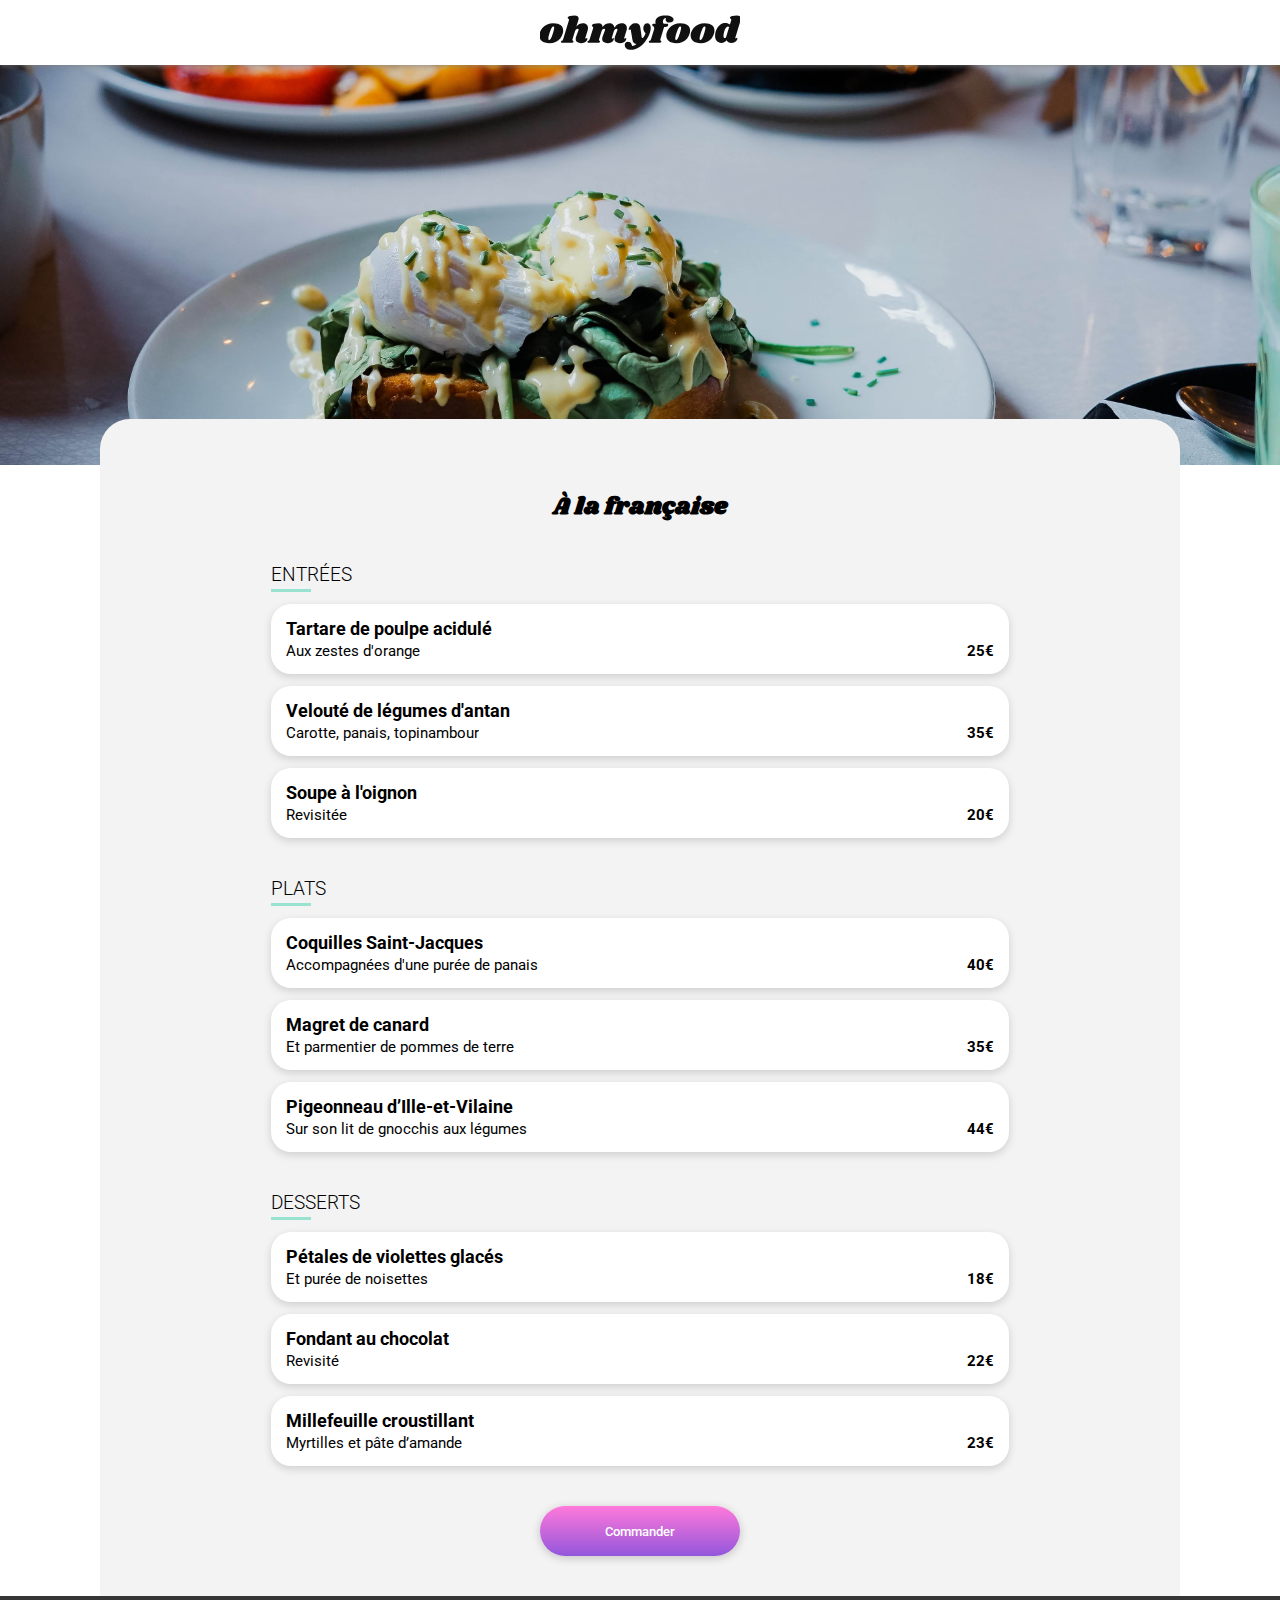
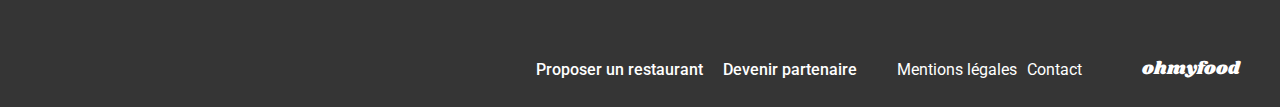
==== restaurant-a-la-francaise.html @ 2e8a13a1 "integrated several restaurant pages" ====
<!DOCTYPE html>
<html>
    <head>
        <meta charset="utf-8">
        <title>ohmyfood-restaurant-palette-du-goût</title>
        <meta name="viewport" content="width=device-width, initial-scale=1">
        <link href="https://fonts.googleapis.com/css2?family=Roboto:wght@100;400;700&family=Shrikhand&display=swap" rel="stylesheet">
        <link rel="stylesheet" href="https://cdnjs.cloudflare.com/ajax/libs/font-awesome/6.2.1/css/all.min.css"
        integrity="sha512-MV7K8+y+gLIBoVD59lQIYicR65iaqukzvf/nwasF0nqhPay5w/9lJmVM2hMDcnK1OnMGCdVK+iQrJ7lzPJQd1w=="
        crossorigin="anonymous" referrerpolicy="no-referrer" />
        <link rel="stylesheet" href="assets/css/restaurants_style.css">
    </head>
    <body>
        <header class="header">
            <div class="header__logoContainer">
                <a href="index.html" class="fa-solid fa-arrow-left header__return"></a>
                <img class="header__logo" src="assets/images/logo/ohmyfood@2x.svg">
            </div>
            <img class="header__image" src="assets/images/restaurants/toa-heftiba-DQKerTsQwi0-unsplash.jpg">
        </header>
        
        <main class="menu">
            <div class="menu__name">
                <h2>À la française</h2>
                <div class="menu__name__heart">
                    <span class="menu__name__heart__outline fa-regular fa-heart"></span>
                    <span class="menu__name__heart__filled fa-solid fa-heart"></span>
                </div>            </div>
            <section class="menu__section">
                <h3 class="menu__section__title">Entrées</h3>
                <article class="menu__section__card">
                    <input type="checkbox" class="menu__section__card__checkbox">
                    <div class="menu__section__card__content">
                        <p class="menu__section__card__content__text menu__section__card__content__text--bigger menu__section__card__content--bold">
                            Tartare de poulpe acidulé</p>
                        <div class="flexRow">
                            <p class="menu__section__card__content__text">Aux zestes d'orange</p>
                            <p class="menu__section__card__content__price menu__section__card__content--bold">25€</p>
                        </div>
                    </div>
                    <div class="menu__section__card__check">
                        <i class="fa-solid fa-circle-check"></i>
                    </div>
                </article>
                <article class="menu__section__card">
                    <input type="checkbox" class="menu__section__card__checkbox">
                    <div class="menu__section__card__content">
                        <p class="menu__section__card__content__text menu__section__card__content__text--bigger menu__section__card__content--bold">
                            Velouté de légumes d'antan</p>
                        <div class="flexRow">
                            <p class="menu__section__card__content__text">Carotte, panais, topinambour</p>
                            <p class="menu__section__card__content__price menu__section__card__content--bold">35€</p>
                        </div>
                    </div>
                    <div class="menu__section__card__check">
                        <i class="fa-solid fa-circle-check"></i>
                    </div>
                </article>
                <article class="menu__section__card">
                    <input type="checkbox" class="menu__section__card__checkbox">
                    <div class="menu__section__card__content">
                        <p class="menu__section__card__content__text menu__section__card__content__text--bigger menu__section__card__content--bold">Soupe à l'oignon</p>
                        <div class="flexRow">
                            <p class="menu__section__card__content__text">Revisitée</p>
                            <p class="menu__section__card__content__price menu__section__card__content--bold">20€</p>
                        </div>
                    </div>
                    <div class="menu__section__card__check">
                        <i class="fa-solid fa-circle-check"></i>
                    </div>
                </article>
            </section>
            <section class="menu__section">
                <h3 class="menu__section__title">Plats</h3>
                <article class="menu__section__card">
                    <input type="checkbox" class="menu__section__card__checkbox">
                    <div class="menu__section__card__content">
                        <p class="menu__section__card__content__text menu__section__card__content__text--bigger menu__section__card__content--bold">
                            Coquilles Saint-Jacques</p>
                        <div class="flexRow">
                            <p class="menu__section__card__content__text">Accompagnées d'une purée de panais</p>
                            <p class="menu__section__card__content__price menu__section__card__content--bold">40€</p>
                        </div>
                    </div>
                    <div class="menu__section__card__check">
                        <i class="fa-solid fa-circle-check"></i>
                    </div>
                </article>
                <article class="menu__section__card">
                    <input type="checkbox" class="menu__section__card__checkbox">
                    <div class="menu__section__card__content">
                        <p class="menu__section__card__content__text menu__section__card__content__text--bigger menu__section__card__content--bold">
                            Magret de canard</p>
                        <div class="flexRow">
                            <p class="menu__section__card__content__text">Et parmentier de pommes de terre</p>
                            <p class="menu__section__card__content__price menu__section__card__content--bold">35€</p>
                        </div>
                    </div>
                    <div class="menu__section__card__check">
                        <i class="fa-solid fa-circle-check"></i>
                    </div>
                </article>
                <article class="menu__section__card">
                    <input type="checkbox" class="menu__section__card__checkbox">
                    <div class="menu__section__card__content">
                        <p class="menu__section__card__content__text menu__section__card__content__text--bigger menu__section__card__content--bold">
                            Pigeonneau d’Ille-et-Vilaine</p>
                        <div class="flexRow">
                            <p class="menu__section__card__content__text">Sur son lit de gnocchis aux légumes</p>
                            <p class="menu__section__card__content__price menu__section__card__content--bold">44€</p>
                        </div>
                    </div>
                    <div class="menu__section__card__check">
                        <i class="fa-solid fa-circle-check"></i>
                    </div>
                </article>
            </section>
            <section class="menu__section">
                <h3 class="menu__section__title">Desserts</h3>
                <article class="menu__section__card">
                    <input type="checkbox" class="menu__section__card__checkbox">
                    <div class="menu__section__card__content">
                        <p class="menu__section__card__content__text menu__section__card__content__text--bigger menu__section__card__content--bold">
                            Pétales de violettes glacés</p>
                        <div class="flexRow">
                            <p class="menu__section__card__content__text">Et purée de noisettes</p>
                            <p class="menu__section__card__content__price menu__section__card__content--bold">18€</p>
                        </div>
                    </div>
                    <div class="menu__section__card__check">
                        <i class="fa-solid fa-circle-check"></i>
                    </div>
                </article>
                <article class="menu__section__card">
                    <input type="checkbox" class="menu__section__card__checkbox">
                    <div class="menu__section__card__content">
                        <p class="menu__section__card__content__text menu__section__card__content__text--bigger menu__section__card__content--bold">
                            Fondant au chocolat</p>
                        <div class="flexRow">
                            <p class="menu__section__card__content__text">Revisité</p>
                            <p class="menu__section__card__content__price menu__section__card__content--bold">22€</p>
                        </div>
                    </div>
                    <div class="menu__section__card__check">
                        <i class="fa-solid fa-circle-check"></i>
                    </div>
                </article>
                <article class="menu__section__card">
                    <input type="checkbox" class="menu__section__card__checkbox">
                    <div class="menu__section__card__content">
                        <p class="menu__section__card__content__text menu__section__card__content__text--bigger menu__section__card__content--bold">
                            Millefeuille croustillant</p>
                        <div class="flexRow">
                            <p class="menu__section__card__content__text">Myrtilles et pâte d’amande</p>
                            <p class="menu__section__card__content__price menu__section__card__content--bold">23€</p>
                        </div>
                    </div>
                    <div class="menu__section__card__check">
                        <i class="fa-solid fa-circle-check"></i>
                    </div>
                </article>
            </section>
            <button>Commander</button>
        </main>
        <footer class="footer">
            <h3>ohmyfood</h3>
            <div class="footer__textContainer">
                <p class="p--heavier"><i class="fa-solid fa-utensils"></i>Proposer un restaurant</p>
                <p class="p--heavier"><i class="fa-solid fa-handshake-angle"></i>Devenir partenaire</p>
            </div>
            <div class="footer__textContainer">
                <p>Mentions légales</p>
                <p>Contact</p>
            </div>
        </footer>
    </body>
</html>
---- assets/css/restaurants_style.css ----
* {
  margin: 0px;
  padding: 0px;
  font-family: "Roboto", sans-serif;
  scroll-behavior: smooth;
}

a {
  text-decoration: none;
  color: black;
}

.header__logoContainer {
  display: flex;
  justify-content: center;
  width: 100%;
  background: white;
  filter: drop-shadow(0px 0px 3px gray);
}
.header__logo {
  object-fit: cover;
  padding: 15px 0px;
  width: 200px;
  height: 35px;
}
.header__location {
  width: 100%;
  padding: 15px 0px;
  font-size: 16px;
  text-align: center;
  background: #eaeaea;
}
.header__image {
  width: 100%;
  height: 250px;
  object-fit: cover;
}
.header__return {
  position: absolute;
  font-size: 25px;
  left: 20px;
  top: 20px;
}
@media screen and (min-width: 1024px) {
  .header__image {
    height: 400px;
  }
}

.footer {
  display: flex;
  flex-direction: column;
  justify-content: flex-start;
  align-items: flex-start;
  padding: 20px;
  gap: 5px;
  background-color: #353535;
  color: white;
}
.footer h3 {
  font-family: "Shrikhand", serif;
  font-size: 18px;
  font-weight: 100;
}
.footer__textContainer {
  display: flex;
  flex-direction: column;
  gap: 5px;
}
.footer p {
  font-size: 16px;
  margin-bottom: 5px;
}
.footer .p--heavier {
  font-weight: 500;
}
.footer .fa-solid {
  width: 20px;
  font-size: 16px;
  margin-right: 10px;
}
@media screen and (min-width: 1024px) {
  .footer {
    flex-direction: row;
    justify-content: flex-end;
    align-items: center;
    padding-top: 60px;
    gap: 40px;
  }
  .footer h3 {
    order: 1;
    padding: 0px 20px 5px 20px;
  }
  .footer__textContainer {
    display: flex;
    flex-direction: row;
    gap: 10px;
  }
}

.menu {
  display: flex;
  flex-direction: column;
  position: relative;
  padding: 0px 13px;
  margin-top: -60px;
  border-radius: 30px 30px 0 0;
  background-color: #F3F3F3;
}
.menu__name {
  display: flex;
  flex-direction: row;
  justify-content: space-between;
}
.menu__name h2 {
  margin-top: 20px;
  padding: 0 15px;
  font-family: "Shrikhand", serif;
}
.menu__name__heart {
  position: relative;
  height: 50px;
  font-size: 25px;
  text-align: center;
  right: 55px;
  top: 10px;
}
.menu__name__heart__outline {
  position: absolute;
  width: 50px;
  top: 12px;
  left: 0;
  opacity: 1;
  transition: opacity 1s;
}
.menu__name__heart__filled {
  position: absolute;
  width: 50px;
  top: 12px;
  left: 0;
  background: linear-gradient(0deg, #FF79DA 0%, #9356DC 100%);
  background-clip: text;
  -webkit-background-clip: text;
  -webkit-text-fill-color: transparent;
  opacity: 0;
  transition: opacity 0.5s;
}
.menu__name__heart:hover .menu__name__heart__outline {
  opacity: 0;
}
.menu__name__heart:hover .menu__name__heart__filled {
  opacity: 1;
}
.menu__section {
  display: flex;
  flex-direction: column;
  gap: 12px;
}
.menu__section__title {
  margin-top: 40px;
  text-transform: uppercase;
  font-weight: 300;
}
.menu__section__title::after {
  display: flex;
  content: "";
  margin-top: 3px;
  width: 40px;
  height: 3px;
  background-color: #99E2D0;
}
.menu__section__card {
  width: 100%;
  height: 70px;
  border-radius: 20px;
  animation-name: animation-slideFromLeft;
  animation-duration: 2s;
  display: flex;
  flex-direction: row;
  justify-content: space-between;
  align-items: center;
  overflow: hidden;
  background-color: white;
  box-shadow: 0px 3px 8px 0px rgba(0, 0, 0, 0.15);
}
@keyframes animation-slideFromLeft {
  0% {
    transform: translateX(-200px);
    opacity: 0;
  }
  50% {
    transform: translateX(0px);
  }
  100% {
    opacity: 1;
  }
}
.menu__section__card__checkbox {
  appearance: none;
  width: 95%;
  height: inherit;
  padding: inherit;
  position: absolute;
  cursor: pointer;
}
.menu__section__card__content {
  width: 100%;
  transition: width 0.5s;
}
.menu__section__card__content__price {
  padding-right: 15px;
  font-size: 15px;
}
.menu__section__card__content__text {
  padding-left: 15px;
  white-space: nowrap;
  overflow: clip;
  text-overflow: ellipsis;
  font-size: 15px;
  transition: all 0.5s;
}
.menu__section__card__content__text--bigger {
  font-size: 18px;
}
.menu__section__card__content--bold {
  font-weight: bold;
}
.menu__section__card__content .flexRow {
  display: flex;
  flex-direction: row;
  justify-content: space-between;
  width: 100%;
  margin-top: 3px;
}
.menu__section__card__checkbox:checked ~ .menu__section__card__check {
  width: 20%;
}
.menu__section__card__checkbox:checked ~ .menu__section__card__content {
  width: 80%;
}
.menu__section__card__check {
  display: flex;
  justify-content: center;
  align-items: center;
  overflow: hidden;
  width: 0%;
  height: 100%;
  font-size: 20px;
  color: white;
  border-radius: 0px 20px 20px 0px;
  background-color: #99E2D0;
  transition: width 0.5s;
}
.menu button {
  user-select: none;
  height: 50px;
  width: 200px;
  color: white;
  font-weight: 500;
  background: linear-gradient(0deg, #9356DC 0%, #FF79DA 100%);
  box-shadow: 0px 2px 10px 0px rgba(0, 0, 0, 0.2);
  border: none;
  border-radius: 50px;
  transition: all 0.3s ease-in-out;
  align-self: center;
  margin: 40px;
}
.menu button:hover {
  filter: brightness(110%);
  box-shadow: 0px 4px 5px 2px rgba(0, 0, 0, 0.2);
}
@media screen and (min-width: 1024px) {
  .menu {
    margin: 0 100px;
    margin-top: -50px;
    justify-content: center;
    align-items: center;
  }
  .menu__name {
    justify-content: center;
    align-items: center;
    margin-top: 50px;
  }
  .menu__name__heart {
    top: 10px;
    right: 0px;
  }
  .menu__section {
    justify-content: center;
    align-items: center;
    width: 70%;
  }
  .menu__section__card {
    width: 100%;
  }
  .menu__section__card__checkbox {
    width: 68%;
  }
  .menu__section__title {
    align-self: flex-start;
  }
}/*# sourceMappingURL=restaurants_style.css.map */
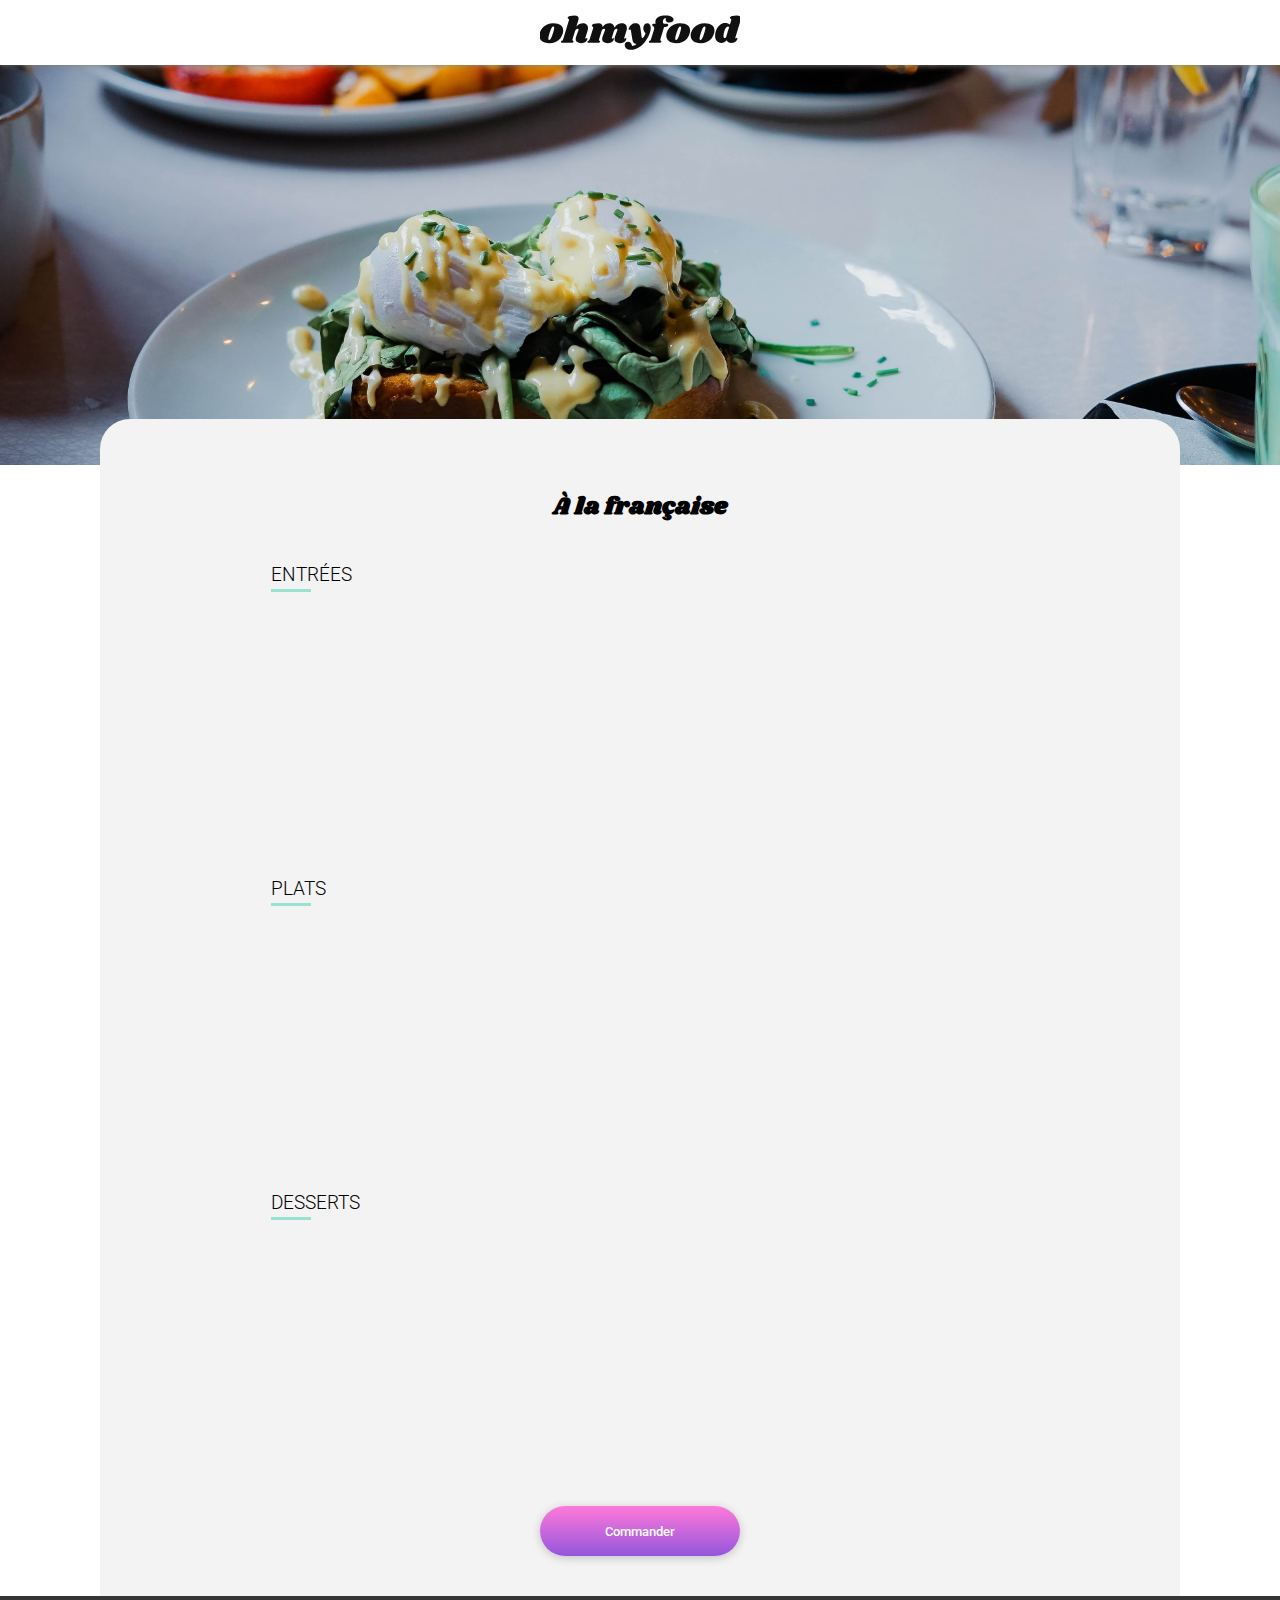
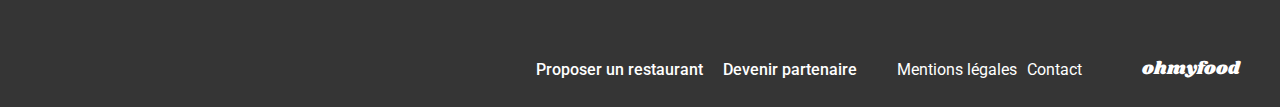
==== commit 1a79671d: "added animation delay on restaurant' menus" ====
--- a/restaurant-a-la-francaise.html
+++ b/restaurant-a-la-francaise.html
@@ -14,9 +14,9 @@
         <header class="header">
             <div class="header__logoContainer">
                 <a href="index.html" class="fa-solid fa-arrow-left header__return"></a>
-                <img class="header__logo" src="assets/images/logo/ohmyfood@2x.svg">
+                <img class="header__logo" src="assets/images/logo/ohmyfood@2x.svg" alt="Le Logo Ohmyfood">
             </div>
-            <img class="header__image" src="assets/images/restaurants/toa-heftiba-DQKerTsQwi0-unsplash.jpg">
+            <img class="header__image" src="assets/images/restaurants/toa-heftiba-DQKerTsQwi0-unsplash.jpg" alt="Une entrée servie au restaurant À la française">
         </header>
         
         <main class="menu">
@@ -72,7 +72,7 @@
             </section>
             <section class="menu__section">
                 <h3 class="menu__section__title">Plats</h3>
-                <article class="menu__section__card">
+                <article class="menu__section__card menu__section__card--animationDelayOne">
                     <input type="checkbox" class="menu__section__card__checkbox">
                     <div class="menu__section__card__content">
                         <p class="menu__section__card__content__text menu__section__card__content__text--bigger menu__section__card__content--bold">
@@ -86,7 +86,7 @@
                         <i class="fa-solid fa-circle-check"></i>
                     </div>
                 </article>
-                <article class="menu__section__card">
+                <article class="menu__section__card menu__section__card--animationDelayOne">
                     <input type="checkbox" class="menu__section__card__checkbox">
                     <div class="menu__section__card__content">
                         <p class="menu__section__card__content__text menu__section__card__content__text--bigger menu__section__card__content--bold">
@@ -100,7 +100,7 @@
                         <i class="fa-solid fa-circle-check"></i>
                     </div>
                 </article>
-                <article class="menu__section__card">
+                <article class="menu__section__card menu__section__card--animationDelayOne">
                     <input type="checkbox" class="menu__section__card__checkbox">
                     <div class="menu__section__card__content">
                         <p class="menu__section__card__content__text menu__section__card__content__text--bigger menu__section__card__content--bold">
@@ -117,7 +117,7 @@
             </section>
             <section class="menu__section">
                 <h3 class="menu__section__title">Desserts</h3>
-                <article class="menu__section__card">
+                <article class="menu__section__card menu__section__card--animationDelayTwo">
                     <input type="checkbox" class="menu__section__card__checkbox">
                     <div class="menu__section__card__content">
                         <p class="menu__section__card__content__text menu__section__card__content__text--bigger menu__section__card__content--bold">
@@ -131,7 +131,7 @@
                         <i class="fa-solid fa-circle-check"></i>
                     </div>
                 </article>
-                <article class="menu__section__card">
+                <article class="menu__section__card menu__section__card--animationDelayTwo">
                     <input type="checkbox" class="menu__section__card__checkbox">
                     <div class="menu__section__card__content">
                         <p class="menu__section__card__content__text menu__section__card__content__text--bigger menu__section__card__content--bold">
@@ -145,7 +145,7 @@
                         <i class="fa-solid fa-circle-check"></i>
                     </div>
                 </article>
-                <article class="menu__section__card">
+                <article class="menu__section__card menu__section__card--animationDelayTwo">
                     <input type="checkbox" class="menu__section__card__checkbox">
                     <div class="menu__section__card__content">
                         <p class="menu__section__card__content__text menu__section__card__content__text--bigger menu__section__card__content--bold">
--- a/assets/css/restaurants_style.css
+++ b/assets/css/restaurants_style.css
@@ -175,12 +175,14 @@
   border-radius: 20px;
   animation-name: animation-slideFromLeft;
   animation-duration: 2s;
+  animation-fill-mode: forwards;
   display: flex;
   flex-direction: row;
   justify-content: space-between;
   align-items: center;
   overflow: hidden;
   background-color: white;
+  opacity: 0;
   box-shadow: 0px 3px 8px 0px rgba(0, 0, 0, 0.15);
 }
 @keyframes animation-slideFromLeft {
@@ -194,6 +196,12 @@
   100% {
     opacity: 1;
   }
+}
+.menu__section__card--animationDelayOne {
+  animation-delay: 0.5s;
+}
+.menu__section__card--animationDelayTwo {
+  animation-delay: 1s;
 }
 .menu__section__card__checkbox {
   appearance: none;
